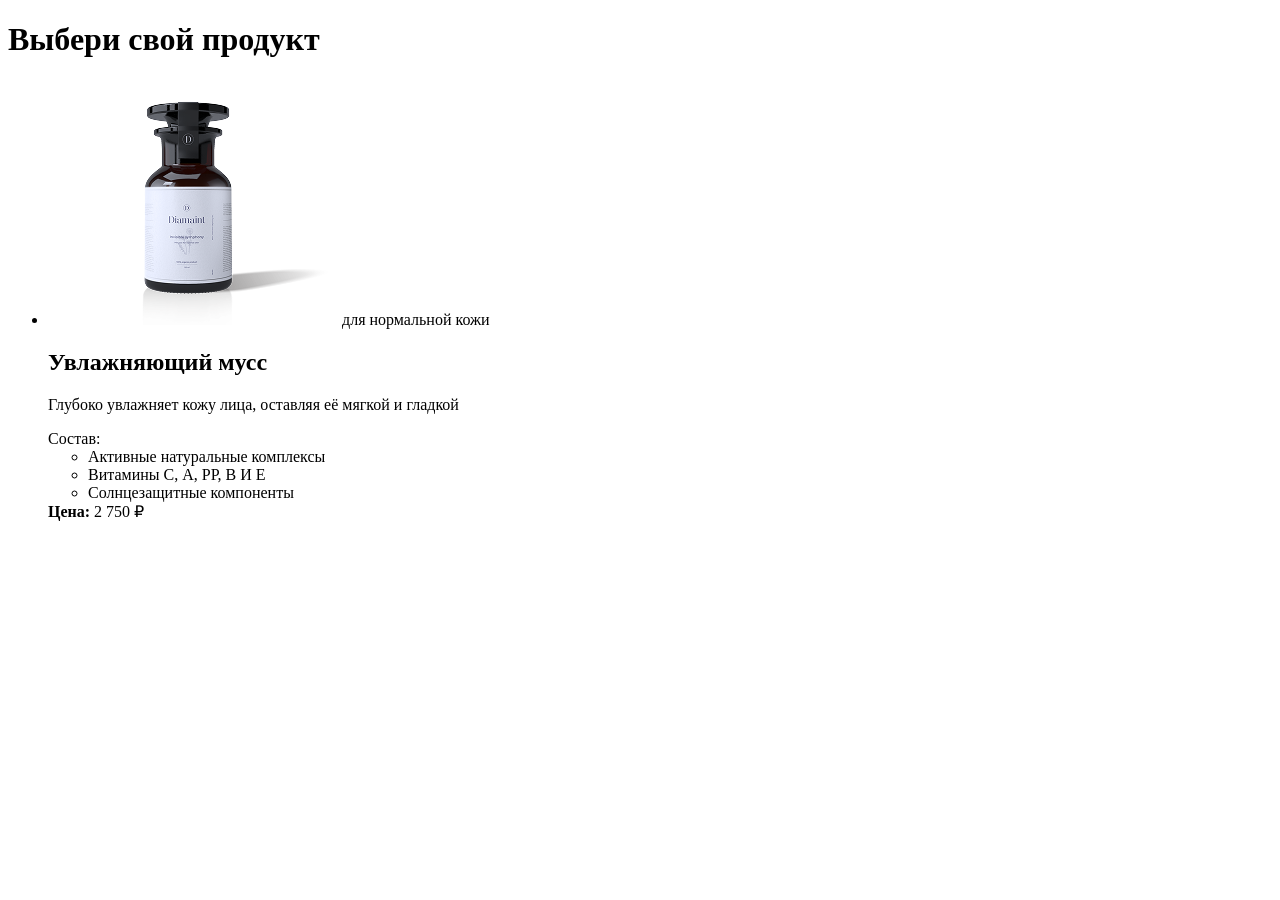
==== index.html @ 8fe99d66 "Merge pull request #1 from knyazevadasha-darak99/feature/product-card Homework 2: Product Card Layou" ====
<!DOCTYPE html>
<html lang="ru">
<head>
    <meta charset="UTF-8">
    <meta name="viewport" content="width=device-width, initial-scale=1.0">
    <title>Магазин косметики</title>
</head>
<body>
    <h1>Выбери свой продукт</h1>

    <ul>
        <li>
            <img src="images/photo 1.png" alt="Товар - Увлажняющий мусс " />
            <span>для нормальной кожи</span>
            <h2>Увлажняющий мусс</h2>
            <p>Глубоко увлажняет кожу лица, оставляя её мягкой и гладкой </p>
            <span>Состав:</span>
            
            <ul>
                <li>Активные натуральные комплексы</li>
                <li>Витамины С, А, РР, В И Е</li>
                <li>Солнцезащитные компоненты</li>
            </ul>
            
            <b>Цена:</b>
            <span>2 750 ₽</span>
        </li>
    </ul>
</body>
</html>
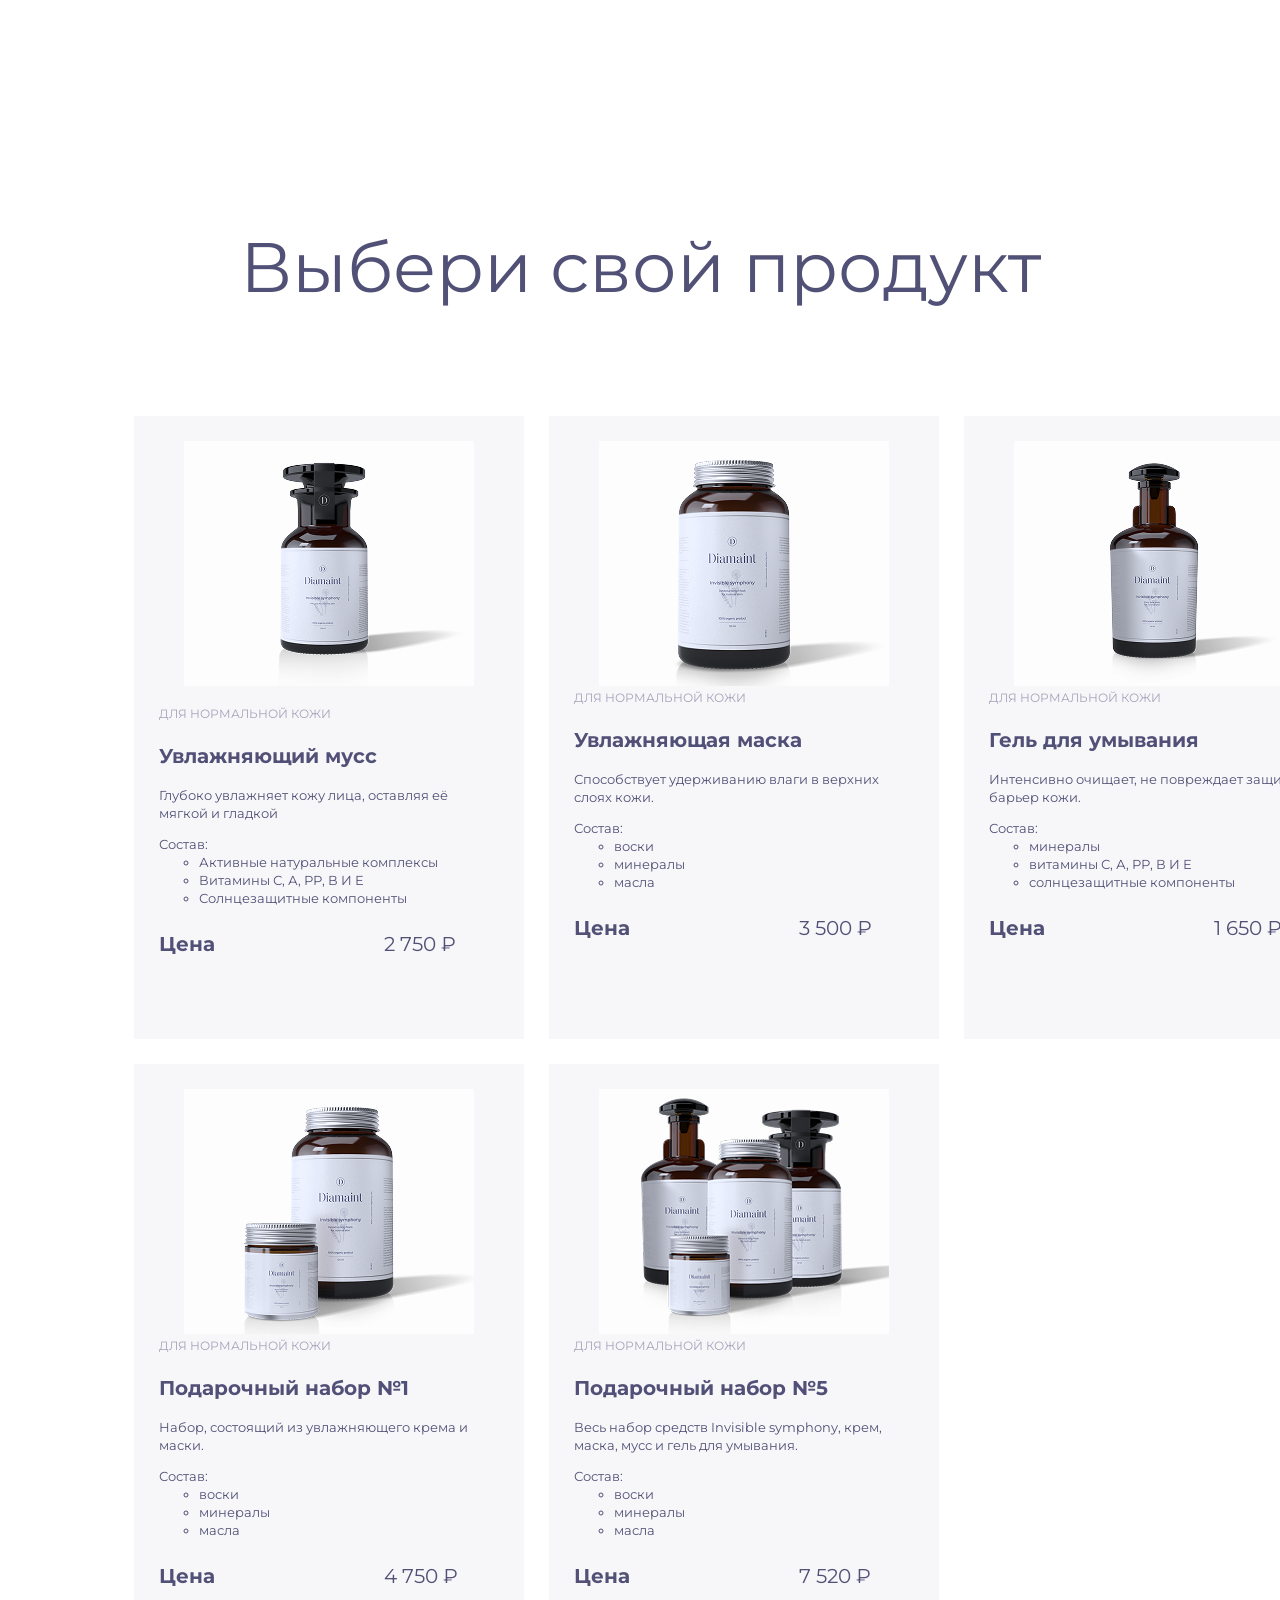
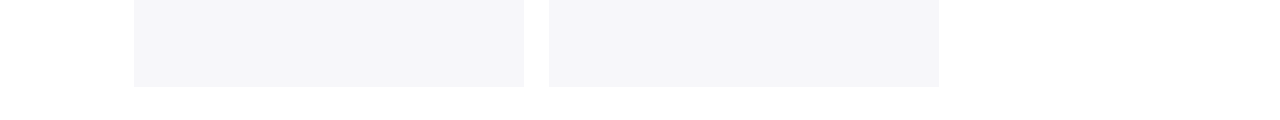
==== commit 4d29ff0a: "Merge pull request #2 from knyazevadasha-darak99/feature/03-homework Homework 3: card styling" ====
--- a/index.html
+++ b/index.html
@@ -4,27 +4,111 @@
     <meta charset="UTF-8">
     <meta name="viewport" content="width=device-width, initial-scale=1.0">
     <title>Магазин косметики</title>
+    <link rel="preconnect" href="https://fonts.googleapis.com">
+    <link rel="preconnect" href="https://fonts.gstatic.com" crossorigin>
+    <link href="https://fonts.googleapis.com/css2?family=Montserrat:wght@400;700&display=swap" rel="stylesheet">
+    <link rel="stylesheet" href="style.css">
 </head>
 <body>
-    <h1>Выбери свой продукт</h1>
+    <div class="container">
+    <h1 class="title">  Выбери свой продукт</h1>
 
-    <ul>
-        <li>
-            <img src="images/photo 1.png" alt="Товар - Увлажняющий мусс " />
-            <span>для нормальной кожи</span>
-            <h2>Увлажняющий мусс</h2>
-            <p>Глубоко увлажняет кожу лица, оставляя её мягкой и гладкой </p>
-            <span>Состав:</span>
+    <ul class="product-list">
+        <li class="card">
+            <img src="images/photo 1.png" alt="Товар - Увлажняющий мусс " /><br>
+            <span class="text-card">для нормальной кожи</span>
+            <h2 class="product-title">Увлажняющий мусс</h2>
+            <p class="description">Глубоко увлажняет кожу лица, оставляя её мягкой и гладкой </p>
+            <span class="compaund">Состав:</span>
             
-            <ul>
+            <ul class="compaund-list">
                 <li>Активные натуральные комплексы</li>
                 <li>Витамины С, А, РР, В И Е</li>
                 <li>Солнцезащитные компоненты</li>
             </ul>
             
-            <b>Цена:</b>
-            <span>2 750 ₽</span>
+            <div class="price-wiper">
+            <b class="price">Цена</b>
+            <span class="price-number">2 750 ₽</span>
+            </div>
         </li>
+
+        <li class="card">
+            <img src="images/photo 2.png" alt="Товар - Увлажняющая маска " />
+            <span class="text-card">для нормальной кожи</span>
+            <h2 class="product-title">Увлажняющая маска</h2>
+            <p class="description">Способствует удерживанию влаги в верхних слоях кожи.</p>
+            <span class="compaund">Состав:</span>
+            
+            <ul class="compaund-list">
+                <li>воски</li>
+                <li>минералы</li>
+                <li>масла</li>
+            </ul>
+
+            <div class="price-wiper">
+            <b class="price">Цена</b>
+            <span class="price-number">3 500 ₽</span>
+            </div>
+        </li>
+
+        <li class="card">
+            <img src="images/photo 3.png" alt="Товар - Гель для умывания" />
+            <span class="text-card">для нормальной кожи</span>
+            <h2 class="product-title">Гель для умывания</h2>
+            <p class="description">Интенсивно очищает, не повреждает защитный барьер кожи.</p>
+            <span class="compaund">Состав:</span>
+            
+            <ul class="compaund-list">
+                <li>минералы</li>
+                <li>витамины С, А, РР, В И Е</li>
+                <li>солнцезащитные компоненты</li>
+            </ul>
+            <div class="price-wiper">
+            <b class="price">Цена</b>
+            <span class="price-number">1 650 ₽</span>
+            </div>
+        </li>
+
+        <li class="card">
+            <img src="images/photo 4.png" alt="Товар - Подарочный набор №1" />
+            <span class="text-card">для нормальной кожи</span>
+            <h2 class="product-title">Подарочный набор №1</h2>
+            <p class="description">Набор, состоящий из увлажняющего крема и маски.</p>
+            <span class="compaund">Состав:</span>
+            
+            <ul class="compaund-list">
+                <li>воски</li>
+                <li>минералы</li>
+                <li>масла</li>
+            </ul>
+            
+            <div class="price-wiper">
+            <b class="price">Цена</b>
+            <span class="price-number">4 750 ₽</span>
+            </div>
+        </li>
+
+        <li class="card">
+            <img src="images/photo 5.png" alt="Товар - Подарочный набор №5" />
+            <span class="text-card">для нормальной кожи</span>
+            <h2 class="product-title">Подарочный набор №5</h2>
+            <p class="description">Весь набор средств Invisible symphony, крем, маска, мусс и гель для умывания.</p>
+            <span class="compaund">Состав:</span>
+            
+            <ul class="compaund-list">
+                <li>воски</li>
+                <li>минералы</li>
+                <li>масла</li>
+            </ul>
+
+            <div class="price-wiper">
+            <b class="price">Цена</b>
+            <span class="price-number">7 520 ₽</span>
+            </div>
+        </li>
+        <li class="clear"></li>
     </ul>
+    </div>
 </body>
 </html>
--- a/style.css
+++ b/style.css
@@ -0,0 +1,105 @@
+body{
+    font-family: 'Montserrat', sans-serif;
+    font-size: 13px;
+}
+
+.container {
+    width: 80%;
+    display: block;
+    margin: 0 auto;
+}
+
+.title{
+    font-size: 70px;
+    font-weight: 400;
+    line-height: 78px;
+    margin: 0;
+    padding: 220px 0 110px 0;
+    text-align: center;
+    color: #515076;
+}
+
+.product-list{
+    width: 1245px;
+    margin: 0 auto;
+    list-style: none;
+    padding: 0;
+
+}
+.product-list .card {
+    width: 340px;
+    height: 573px;
+    background-color: #F7F7FA;
+    padding: 25px;
+    float: left;
+    margin-right: 25px;
+    margin-bottom: 25px;
+}
+
+.clear {
+    clear: both;
+}
+
+.product-list .card img {
+    display: block;
+    margin: 0 auto; 
+}
+
+.description, .compaund{
+    color: #515076;
+    font-size: 13px;
+    line-height: 18px;
+}
+
+.text-card{
+    font-weight: 400;
+    font-size: 12px;
+    line-height: 24px;
+    letter-spacing: 0%;
+    text-transform: uppercase;
+    color: #A5A3B9;
+
+}
+.product-title{
+    font-weight: 700;
+    font-style: Bold;
+    font-size: 20px;
+    line-height: 27px;
+    letter-spacing: 0%;
+    color: #515076;
+
+}
+.price{
+    font-weight: 700;
+    font-style: Bold;
+    font-size: 20px;
+    line-height: 24px;
+    letter-spacing: 0%;
+    color: #515076;
+    margin-right: 161px;
+}
+
+.compaund-list{
+    font-style: Regular;
+    font-size: 13px;
+    line-height: 18px;
+    letter-spacing: 0%;
+    color: #515076;
+
+}
+
+.price-number{
+    font-weight: 400;
+    font-style: Regular;
+    font-size: 20px;
+    line-height: 24px;
+    color: #515076;
+}
+
+.price-wiper{
+    margin-top: 25px;
+    display: flex;
+    align-items: baseline;
+    gap: 8px;
+
+}
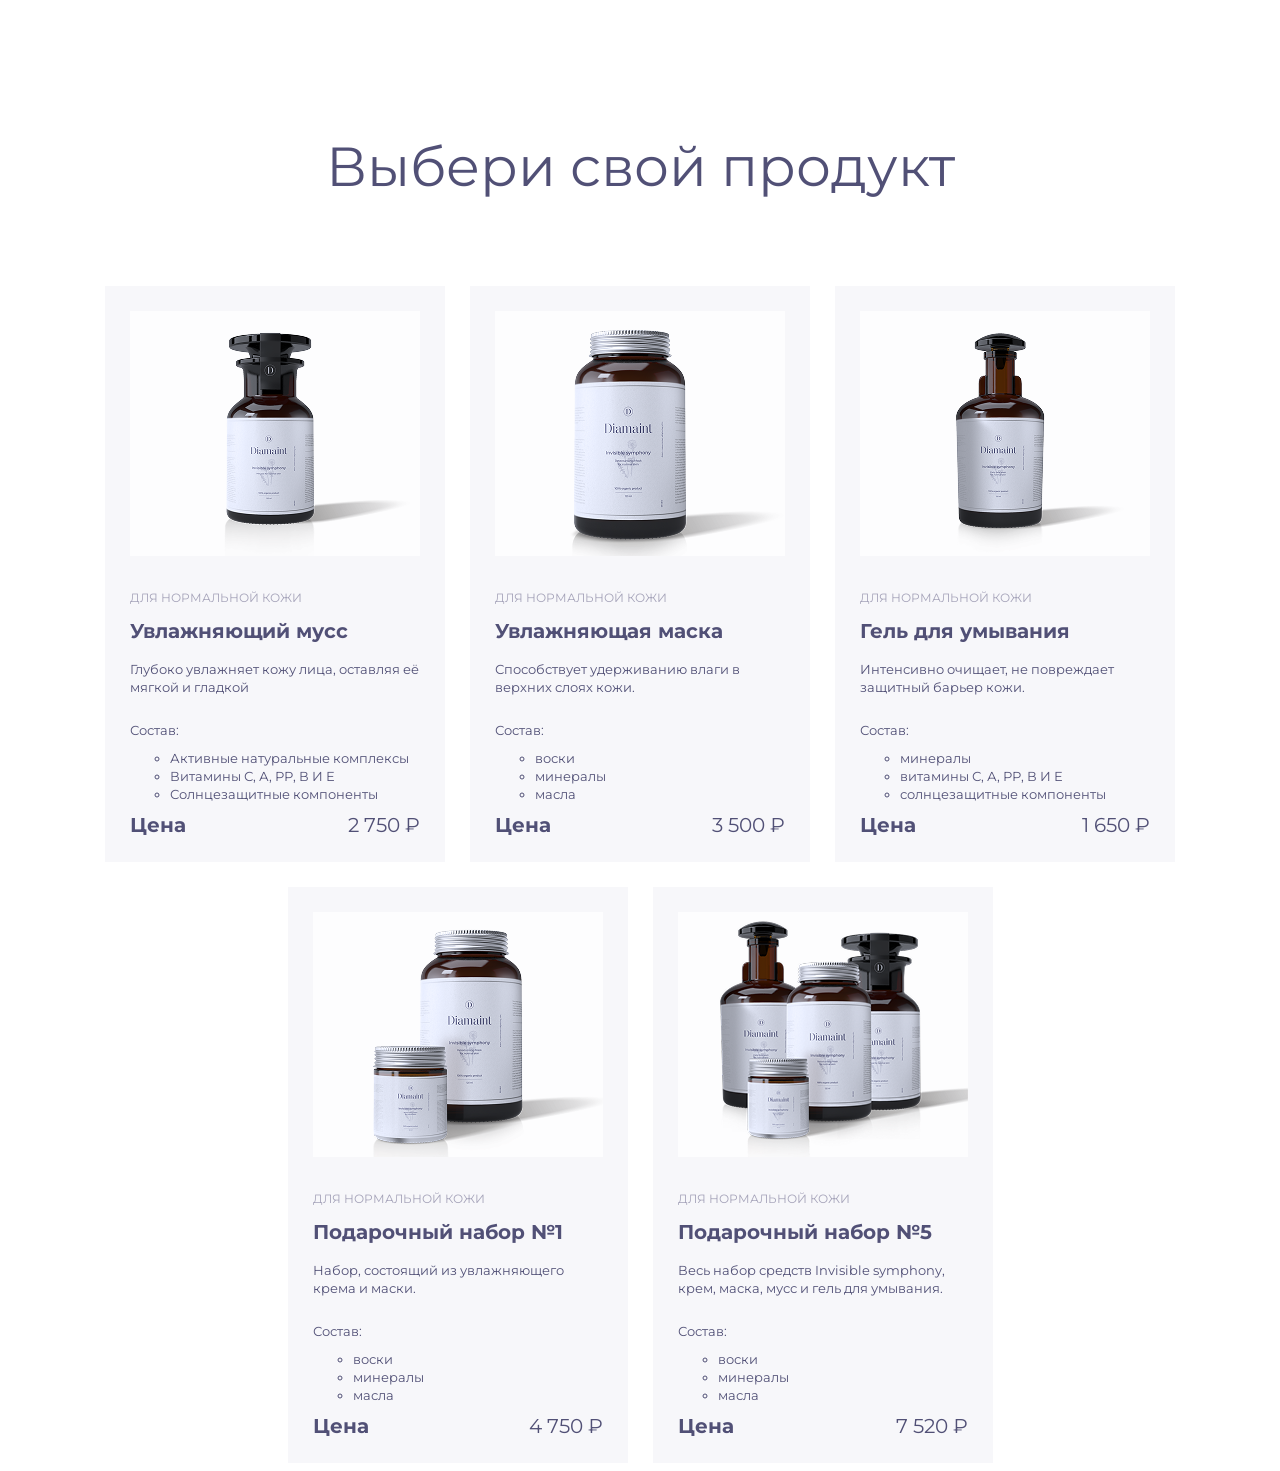
==== commit cbe8ce91: "Merge pull request #3 from knyazevadasha-darak99/feature/04-homework Homewor 4 added card positionin" ====
--- a/index.html
+++ b/index.html
@@ -10,12 +10,15 @@
     <link rel="stylesheet" href="style.css">
 </head>
 <body>
-    <div class="container">
     <h1 class="title">  Выбери свой продукт</h1>
 
     <ul class="product-list">
         <li class="card">
-            <img src="images/photo 1.png" alt="Товар - Увлажняющий мусс " /><br>
+            <img 
+            class="img-style"
+            src="images/photo 1.png" 
+            alt="Товар - Увлажняющий мусс " 
+            />
             <span class="text-card">для нормальной кожи</span>
             <h2 class="product-title">Увлажняющий мусс</h2>
             <p class="description">Глубоко увлажняет кожу лица, оставляя её мягкой и гладкой </p>
@@ -27,14 +30,17 @@
                 <li>Солнцезащитные компоненты</li>
             </ul>
             
-            <div class="price-wiper">
-            <b class="price">Цена</b>
-            <span class="price-number">2 750 ₽</span>
+            <div class="price-block">
+                <b class="price">Цена</b>
+                <span class="price-number">2 750 ₽</span>
             </div>
         </li>
 
         <li class="card">
-            <img src="images/photo 2.png" alt="Товар - Увлажняющая маска " />
+            <img 
+            class="img-style"
+            src="images/photo 2.png" 
+            alt="Товар - Увлажняющая маска " />
             <span class="text-card">для нормальной кожи</span>
             <h2 class="product-title">Увлажняющая маска</h2>
             <p class="description">Способствует удерживанию влаги в верхних слоях кожи.</p>
@@ -45,15 +51,18 @@
                 <li>минералы</li>
                 <li>масла</li>
             </ul>
+            <div class="price-block">
 
-            <div class="price-wiper">
             <b class="price">Цена</b>
             <span class="price-number">3 500 ₽</span>
             </div>
         </li>
 
         <li class="card">
-            <img src="images/photo 3.png" alt="Товар - Гель для умывания" />
+            <img 
+            class="img-style"
+            src="images/photo 3.png" 
+            alt="Товар - Гель для умывания" />
             <span class="text-card">для нормальной кожи</span>
             <h2 class="product-title">Гель для умывания</h2>
             <p class="description">Интенсивно очищает, не повреждает защитный барьер кожи.</p>
@@ -64,14 +73,19 @@
                 <li>витамины С, А, РР, В И Е</li>
                 <li>солнцезащитные компоненты</li>
             </ul>
-            <div class="price-wiper">
+
+            <div class="price-block">
+
             <b class="price">Цена</b>
             <span class="price-number">1 650 ₽</span>
             </div>
         </li>
 
         <li class="card">
-            <img src="images/photo 4.png" alt="Товар - Подарочный набор №1" />
+            <img 
+            class="img-style"
+            src="images/photo 4.png" 
+            alt="Товар - Подарочный набор №1" />
             <span class="text-card">для нормальной кожи</span>
             <h2 class="product-title">Подарочный набор №1</h2>
             <p class="description">Набор, состоящий из увлажняющего крема и маски.</p>
@@ -82,15 +96,19 @@
                 <li>минералы</li>
                 <li>масла</li>
             </ul>
+
+            <div class="price-block">
             
-            <div class="price-wiper">
             <b class="price">Цена</b>
             <span class="price-number">4 750 ₽</span>
             </div>
         </li>
 
         <li class="card">
-            <img src="images/photo 5.png" alt="Товар - Подарочный набор №5" />
+            <img 
+            class="img-style"
+            src="images/photo 5.png" 
+            alt="Товар - Подарочный набор №5" />
             <span class="text-card">для нормальной кожи</span>
             <h2 class="product-title">Подарочный набор №5</h2>
             <p class="description">Весь набор средств Invisible symphony, крем, маска, мусс и гель для умывания.</p>
@@ -102,13 +120,14 @@
                 <li>масла</li>
             </ul>
 
-            <div class="price-wiper">
+
+            <div class="price-block">
+
             <b class="price">Цена</b>
             <span class="price-number">7 520 ₽</span>
             </div>
         </li>
-        <li class="clear"></li>
+
     </ul>
-    </div>
 </body>
 </html>
--- a/style.css
+++ b/style.css
@@ -1,72 +1,94 @@
+*{
+    box-sizing:border-box;
+}
+
 body{
     font-family: 'Montserrat', sans-serif;
+    background-image: url(../food-card-4/images/back1.png);
+    background-repeat: no-repeat;
+    background-position: 105px 0;
     font-size: 13px;
-}
-
-.container {
-    width: 80%;
-    display: block;
-    margin: 0 auto;
+    line-height: 18px;
+    padding:0 40px;
 }
 
 .title{
-    font-size: 70px;
     font-weight: 400;
     line-height: 78px;
     margin: 0;
-    padding: 220px 0 110px 0;
     text-align: center;
     color: #515076;
+    font-size:55px;
+    padding:120px 0 80px;
 }
 
+
 .product-list{
-    width: 1245px;
-    margin: 0 auto;
+    display: flex;
     list-style: none;
     padding: 0;
+    flex-wrap: wrap;
+    gap:25px;
+    justify-content: center;
+    max-width:1120px;
+    margin:0 auto;
+}
 
-}
+
 .product-list .card {
     width: 340px;
-    height: 573px;
+    min-height: 573px;
     background-color: #F7F7FA;
     padding: 25px;
-    float: left;
-    margin-right: 25px;
+    display: flex;
+    flex-direction: column; 
+}
+
+.img-style{
+    width:100%;
+    height:245px;
+    object-fit:contain;
+    margin-bottom:30px;
+}
+
+
+.description{
+    color: #515076;
+    font-size: 13px;
+    line-height: 18px; 
+    margin: 0;
     margin-bottom: 25px;
 }
 
-.clear {
-    clear: both;
-}
 
-.product-list .card img {
-    display: block;
-    margin: 0 auto; 
-}
-
-.description, .compaund{
+.compaund{
     color: #515076;
     font-size: 13px;
     line-height: 18px;
+    font-weight: 400; 
+    margin-bottom: 10px; 
+    display: block; 
 }
+
 
 .text-card{
     font-weight: 400;
     font-size: 12px;
     line-height: 24px;
-    letter-spacing: 0%;
     text-transform: uppercase;
     color: #A5A3B9;
+    margin-bottom: 8px; 
+    display: block; 
+}
 
-}
 .product-title{
     font-weight: 700;
-    font-style: Bold;
     font-size: 20px;
-    line-height: 27px;
-    letter-spacing: 0%;
+    line-height: 27px; 
     color: #515076;
+    margin: 0; 
+    margin-bottom: 15px;
+
 
 }
 .price{
@@ -76,16 +98,15 @@
     line-height: 24px;
     letter-spacing: 0%;
     color: #515076;
-    margin-right: 161px;
 }
 
 .compaund-list{
-    font-style: Regular;
+    color: #515076;
     font-size: 13px;
     line-height: 18px;
-    letter-spacing: 0%;
-    color: #515076;
-
+    font-weight: 400; 
+    margin-bottom: 10px; 
+    display: block; 
 }
 
 .price-number{
@@ -96,10 +117,9 @@
     color: #515076;
 }
 
-.price-wiper{
-    margin-top: 25px;
+.price-block {
+    margin-top: auto; 
     display: flex;
-    align-items: baseline;
-    gap: 8px;
-
-}+    justify-content: space-between;
+    align-items: baseline; 
+}
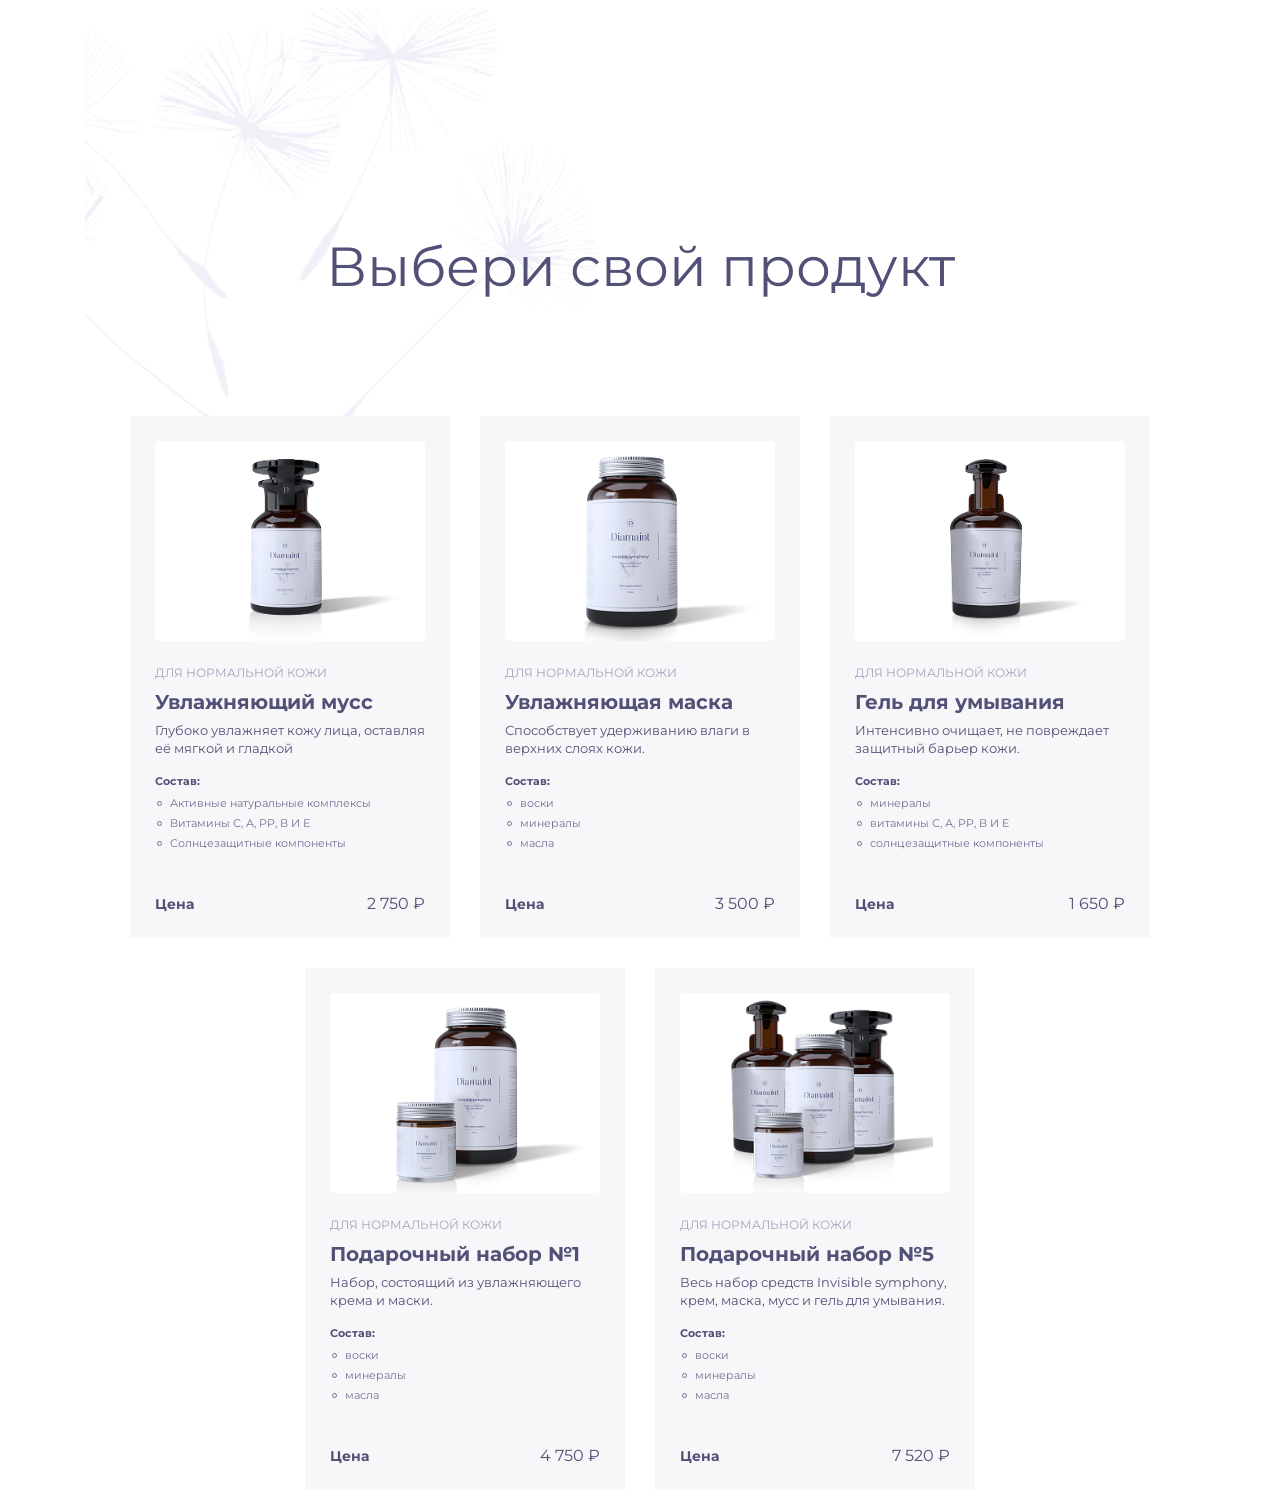
==== commit 5cb868f7: "Классы изменены в соответствии с БЭМ" ====
--- a/index.html
+++ b/index.html
@@ -7,127 +7,126 @@
     <link rel="preconnect" href="https://fonts.googleapis.com">
     <link rel="preconnect" href="https://fonts.gstatic.com" crossorigin>
     <link href="https://fonts.googleapis.com/css2?family=Montserrat:wght@400;700&display=swap" rel="stylesheet">
-    <link rel="stylesheet" href="style.css">
+    <link rel="stylesheet" href="style/style.css">
+    <link rel="stylesheet" href="style/clear-list.css">
+    <link rel="stylesheet" href="style/compound.css">
+    <link rel="stylesheet" href="style/catalog.css">
+    <link rel="stylesheet" href="style/container.css">
+    <link rel="stylesheet" href="style/title.css">
+    <link rel="stylesheet" href="style/card.css">
+    <link rel="stylesheet" href="style/products.css">
+   
+ 
 </head>
-<body>
-    <h1 class="title">  Выбери свой продукт</h1>
+    <body>
+        <main class="catalog">
+             <div class="container catalog__container">
+                 <h1 class="title catalog__title">  Выбери свой продукт</h1>
 
-    <ul class="product-list">
-        <li class="card">
-            <img 
-            class="img-style"
-            src="images/photo 1.png" 
-            alt="Товар - Увлажняющий мусс " 
-            />
-            <span class="text-card">для нормальной кожи</span>
-            <h2 class="product-title">Увлажняющий мусс</h2>
-            <p class="description">Глубоко увлажняет кожу лица, оставляя её мягкой и гладкой </p>
-            <span class="compaund">Состав:</span>
+    <ul class="products">
+        <li class="products__item card">
+            <img src="images/photo 1.png" alt="Товар - Увлажняющий мусс " class="card__image"/>
+            <span class="card__category">для нормальной кожи</span>
+            <h2 class="card__name">Увлажняющий мусс</h2>
+            <p class="card__description">Глубоко увлажняет кожу лица, оставляя её мягкой и гладкой </p>
+
+            <div class="card__compound compound">
+                <span class="compound__name">Состав:</span>
+                <ul class="compound__list">
+                    <li>Активные натуральные комплексы</li>
+                    <li>Витамины С, А, РР, В И Е</li>
+                    <li>Солнцезащитные компоненты</li>
+                </ul>
+            </div>
             
-            <ul class="compaund-list">
-                <li>Активные натуральные комплексы</li>
-                <li>Витамины С, А, РР, В И Е</li>
-                <li>Солнцезащитные компоненты</li>
-            </ul>
-            
-            <div class="price-block">
-                <b class="price">Цена</b>
-                <span class="price-number">2 750 ₽</span>
+            <div class="card__price">
+                <b>Цена</b>
+                <span>2 750 ₽</span>
             </div>
         </li>
 
-        <li class="card">
-            <img 
-            class="img-style"
-            src="images/photo 2.png" 
-            alt="Товар - Увлажняющая маска " />
-            <span class="text-card">для нормальной кожи</span>
-            <h2 class="product-title">Увлажняющая маска</h2>
-            <p class="description">Способствует удерживанию влаги в верхних слоях кожи.</p>
-            <span class="compaund">Состав:</span>
+        <li class="products__item card">
+            <img src="images/photo 2.png" alt="Товар - Увлажняющая маска " class="card__image"/>
+            <span class="card__category">для нормальной кожи</span>
+            <h2 class="card__name">Увлажняющая маска</h2>
+            <p class="card__description">Способствует удерживанию влаги в верхних слоях кожи.</p>
+            <div class="card__compound compound">
+                <span class="compound__name">Состав:</span>
+                <ul class="compound__list">
+                    <li>воски</li>
+                    <li>минералы</li>
+                    <li>масла</li>
+                </ul>
+            </div>
             
-            <ul class="compaund-list">
-                <li>воски</li>
-                <li>минералы</li>
-                <li>масла</li>
-            </ul>
-            <div class="price-block">
-
-            <b class="price">Цена</b>
-            <span class="price-number">3 500 ₽</span>
+            <div class="card__price">
+                <b>Цена</b>
+                <span>3 500 ₽</span>
             </div>
         </li>
 
-        <li class="card">
-            <img 
-            class="img-style"
-            src="images/photo 3.png" 
-            alt="Товар - Гель для умывания" />
-            <span class="text-card">для нормальной кожи</span>
-            <h2 class="product-title">Гель для умывания</h2>
-            <p class="description">Интенсивно очищает, не повреждает защитный барьер кожи.</p>
-            <span class="compaund">Состав:</span>
-            
-            <ul class="compaund-list">
-                <li>минералы</li>
-                <li>витамины С, А, РР, В И Е</li>
-                <li>солнцезащитные компоненты</li>
-            </ul>
+        <li class="products__item card">
+            <img src="images/photo 3.png" alt="Товар - Гель для умывания" class="card__image" />
+            <span class="card__category">для нормальной кожи</span>
+            <h2 class="card__name">Гель для умывания</h2>
+            <p class="card__description">Интенсивно очищает, не повреждает защитный барьер кожи.</p>
+             <div class="card__compound compound">
+                <span class="compound__name">Состав:</span>
+                <ul class="compound__list">
+                    <li>минералы</li>
+                    <li>витамины С, А, РР, В И Е</li>
+                    <li>солнцезащитные компоненты</li>
+                </ul>
+            </div>
 
-            <div class="price-block">
-
-            <b class="price">Цена</b>
-            <span class="price-number">1 650 ₽</span>
+            <div class="card__price">
+                <b>Цена</b>
+                <span>1 650 ₽</span>
             </div>
         </li>
 
-        <li class="card">
-            <img 
-            class="img-style"
-            src="images/photo 4.png" 
-            alt="Товар - Подарочный набор №1" />
-            <span class="text-card">для нормальной кожи</span>
-            <h2 class="product-title">Подарочный набор №1</h2>
-            <p class="description">Набор, состоящий из увлажняющего крема и маски.</p>
-            <span class="compaund">Состав:</span>
-            
-            <ul class="compaund-list">
-                <li>воски</li>
-                <li>минералы</li>
-                <li>масла</li>
-            </ul>
+        <li class="products__item card">
+            <img src="images/photo 4.png" alt="Товар - Подарочный набор №1" class="card__image"/>
+            <span class="card__category">для нормальной кожи</span>
+            <h2 class="card__name">Подарочный набор №1</h2>
+            <p class="card__description">Набор, состоящий из увлажняющего крема и маски.</p>
+            <div class="card__compound compound">
+                <span class="compound__name">Состав:</span>
+                <ul class="compound__list">
+                    <li>воски</li>
+                    <li>минералы</li>
+                    <li>масла</li>
+                </ul>
+            </div>
 
-            <div class="price-block">
-            
-            <b class="price">Цена</b>
-            <span class="price-number">4 750 ₽</span>
+            <div class="card__price">
+                <b>Цена</b>
+                <span>4 750 ₽</span>
             </div>
         </li>
 
-        <li class="card">
-            <img 
-            class="img-style"
-            src="images/photo 5.png" 
-            alt="Товар - Подарочный набор №5" />
-            <span class="text-card">для нормальной кожи</span>
-            <h2 class="product-title">Подарочный набор №5</h2>
-            <p class="description">Весь набор средств Invisible symphony, крем, маска, мусс и гель для умывания.</p>
-            <span class="compaund">Состав:</span>
-            
-            <ul class="compaund-list">
-                <li>воски</li>
-                <li>минералы</li>
-                <li>масла</li>
-            </ul>
+        <li class="products__item card">
+            <img src="images/photo 5.png" alt="Товар - Подарочный набор №5" class="card__image"/>
+            <span class="card__category">для нормальной кожи</span>
+            <h2 class="card__name">Подарочный набор №5</h2>
+            <p class="card__description">Весь набор средств Invisible symphony, крем, маска, мусс и гель для умывания.</p>
+            <div class="card__compound compound">
+                <span class="compound__name">Состав:</span>
+                <ul class="compound__list">
+                    <li>воски</li>
+                    <li>минералы</li>
+                    <li>масла</li>
+                </ul>
+            </div>
 
-
-            <div class="price-block">
-
-            <b class="price">Цена</b>
-            <span class="price-number">7 520 ₽</span>
+            <div class="card__price">
+                <b>Цена</b>
+                <span>7 520 ₽</span>
             </div>
         </li>
 
     </ul>
-</body>
+             </div>
+         </main>
+     </body>
 </html>
--- a/style/style.css
+++ b/style/style.css
@@ -0,0 +1,35 @@
+*,
+*::before,
+*::after {
+    box-sizing: border-box;
+}
+
+body{
+    font-family: 'Montserrat', sans-serif;
+    font-size: 13px;
+    line-height: 18px;
+    padding:0 40px;
+}
+
+.title{
+    font-weight: 400;
+    line-height: 78px;
+    margin: 0;
+    text-align: center;
+    color: #515076;
+    font-size:55px;
+    
+}
+
+
+
+
+
+
+
+
+
+
+
+
+
--- a/style/clear-list.css
+++ b/style/clear-list.css
@@ -0,0 +1,5 @@
+.clear-list{
+    list-style: none;
+    padding: 0;
+    margin: 0;
+}
--- a/style/compound.css
+++ b/style/compound.css
@@ -0,0 +1,39 @@
+.compound {
+    margin-bottom: 25px;
+    flex-grow: 1; 
+}
+
+.compound__name {
+    font-size: 11px;
+    font-weight: 700;
+    color: #515076;
+    display: block;
+    margin-bottom: 5px;
+}
+
+.compound__list {
+    list-style: none; 
+    padding-left: 0;
+    margin: 0;
+}
+
+.compound__list li {
+    font-size: 11px;
+    line-height: 16px;
+    color: #717093;
+    position: relative;
+    padding-left: 15px; 
+    margin-bottom: 4px;
+}
+
+
+.compound__list li::before {
+    content: "";
+    position: absolute;
+    left: 2px;
+    top: 6px;
+    width: 5px;
+    height: 5px;
+    border: 1px solid #717093;
+    border-radius: 50%;
+}
--- a/style/catalog.css
+++ b/style/catalog.css
@@ -0,0 +1,14 @@
+.catalog__container{
+    background-image: url(../images/back1.png);
+    background-repeat: no-repeat;
+    background-position: -100px -50px; 
+    background-size: 650px auto; 
+    padding-top: 220px;
+    
+
+    
+}
+
+.catalog__title{
+    margin: 0 0 110px 0;
+}
--- a/style/container.css
+++ b/style/container.css
@@ -0,0 +1,4 @@
+.container{
+    width: 1110px;
+    margin: 0 auto;
+}
--- a/style/card.css
+++ b/style/card.css
@@ -0,0 +1,63 @@
+.card {
+    background-color: #F7F7FA;
+    padding: 25px;
+    display: flex;
+    flex-direction: column;
+}
+
+.card__image {
+    display: block;
+    width: 100%;
+    height: 200px;
+    object-fit: contain;
+    background-color: #ffffff;
+    margin-bottom: 20px;
+    border-radius: 4px;
+}
+.card__category {
+    display: block;
+    font-size: 12px;         
+    line-height: 24px;
+    color: #A5A3B9;           
+    text-transform: uppercase;
+    margin-bottom: 8px;
+}
+    
+
+.card__name {
+    font-size: 20px;
+    font-weight: 700;
+    color: #515076;
+    margin: 0 0 10px 0;
+}
+
+.card__description{
+    font-size: 13px;
+    line-height: 18px;
+    color: #515076;
+    margin-top: 5px;
+    margin-bottom: 15px;
+    margin: 0 0 15px 0;
+
+}
+
+
+.card__price {
+    display: flex;
+    justify-content: space-between; 
+    align-items: center;
+    color: #515076; 
+    padding-top: 15px;
+    margin-top: auto;               
+}
+
+.card__price b {
+    font-size: 14px;
+    color: #515076;
+    font-weight: 700;
+}
+
+.card__price span {
+    font-size: 16px;
+    color: #515076;
+}
--- a/style/products.css
+++ b/style/products.css
@@ -0,0 +1,13 @@
+.products {
+    display: flex;
+    flex-wrap: wrap;
+    justify-content: center;
+    gap: 30px; 
+    list-style: none;
+    padding: 0;
+    margin: 0;
+}
+
+.products__item {
+    width: 320px;
+}
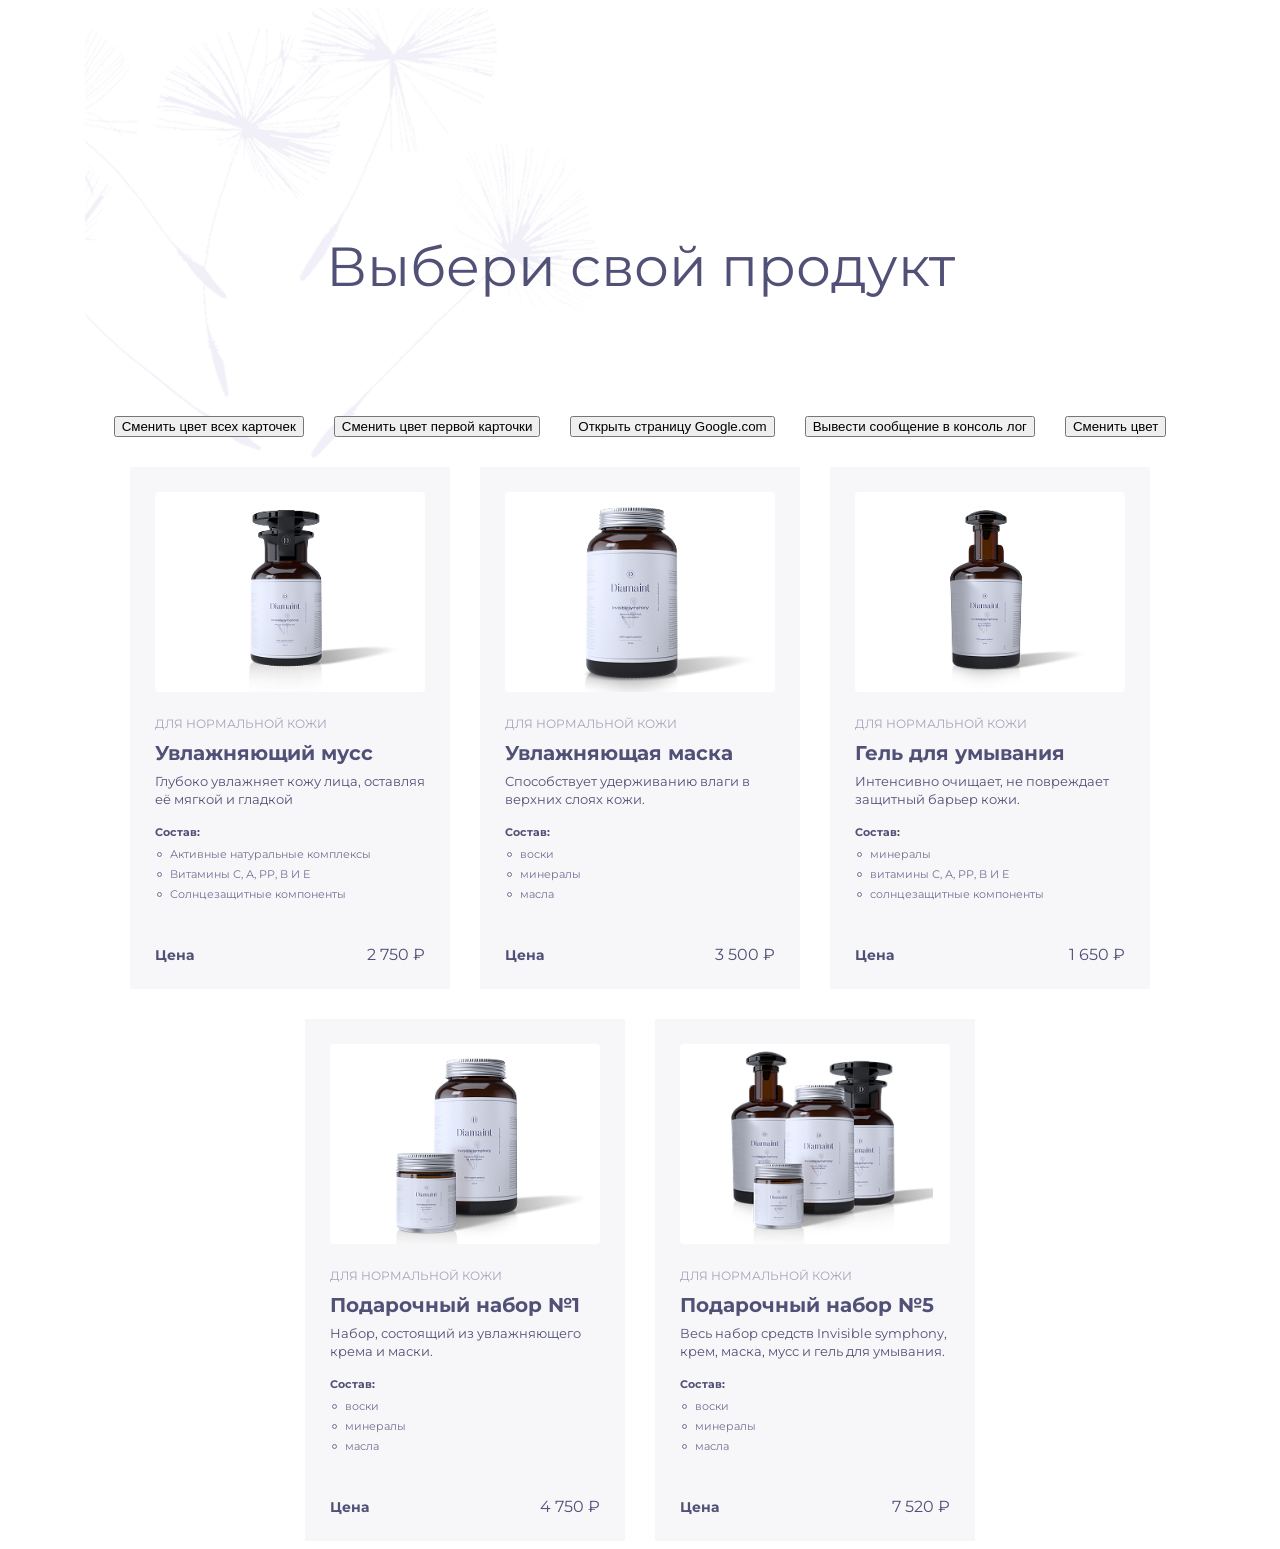
==== commit 88471c2d: "Добавлены кнопки" ====
--- a/index.html
+++ b/index.html
@@ -24,6 +24,12 @@
                  <h1 class="title catalog__title">  Выбери свой продукт</h1>
 
     <ul class="products">
+        <button id="change-color-all-card">Сменить цвет всех карточек</button>
+        <button id="change-color-first-card">Сменить цвет  первой карточки</button>
+        <button id="open-google">Открыть страницу Google.com</button>
+        <button id="output-console-log">Вывести сообщение в консоль лог</button>
+        <button id="toggle-color-button">Сменить цвет</button>
+
         <li class="products__item card">
             <img src="images/photo 1.png" alt="Товар - Увлажняющий мусс " class="card__image"/>
             <span class="card__category">для нормальной кожи</span>
@@ -128,5 +134,6 @@
     </ul>
              </div>
          </main>
+         <script src="main.js"></script>
      </body>
 </html>
--- a/style/style.css
+++ b/style/style.css
@@ -21,6 +21,10 @@
     
 }
 
+.button--active {
+    background-color: #8000FF;
+    color: #ffffff;
+}
 
 
 
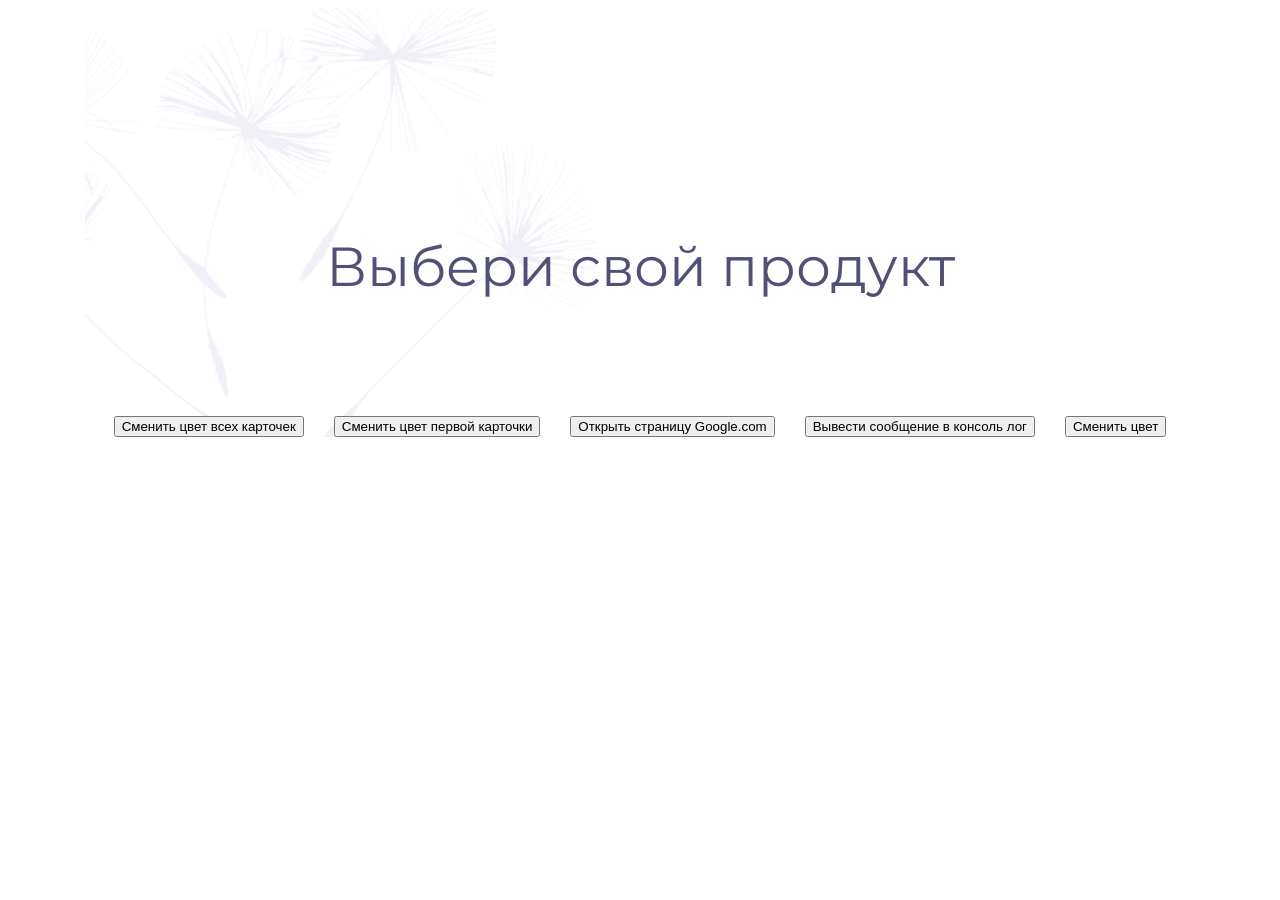
==== commit 4ddcdca7: "Выполнено задание №10" ====
--- a/index.html
+++ b/index.html
@@ -1,139 +1,42 @@
-<!DOCTYPE html>
+<!doctype html>
 <html lang="ru">
-<head>
-    <meta charset="UTF-8">
-    <meta name="viewport" content="width=device-width, initial-scale=1.0">
+  <head>
+    <meta charset="UTF-8" />
+    <meta name="viewport" content="width=device-width, initial-scale=1.0" />
     <title>Магазин косметики</title>
-    <link rel="preconnect" href="https://fonts.googleapis.com">
-    <link rel="preconnect" href="https://fonts.gstatic.com" crossorigin>
-    <link href="https://fonts.googleapis.com/css2?family=Montserrat:wght@400;700&display=swap" rel="stylesheet">
-    <link rel="stylesheet" href="style/style.css">
-    <link rel="stylesheet" href="style/clear-list.css">
-    <link rel="stylesheet" href="style/compound.css">
-    <link rel="stylesheet" href="style/catalog.css">
-    <link rel="stylesheet" href="style/container.css">
-    <link rel="stylesheet" href="style/title.css">
-    <link rel="stylesheet" href="style/card.css">
-    <link rel="stylesheet" href="style/products.css">
-   
- 
-</head>
-    <body>
-        <main class="catalog">
-             <div class="container catalog__container">
-                 <h1 class="title catalog__title">  Выбери свой продукт</h1>
+    <link rel="preconnect" href="https://fonts.googleapis.com" />
+    <link rel="preconnect" href="https://fonts.gstatic.com" crossorigin />
+    <link
+      href="https://fonts.googleapis.com/css2?family=Montserrat:wght@400;700&display=swap"
+      rel="stylesheet"
+    />
+    <link rel="stylesheet" href="style/style.css" />
+    <link rel="stylesheet" href="style/clear-list.css" />
+    <link rel="stylesheet" href="style/compound.css" />
+    <link rel="stylesheet" href="style/catalog.css" />
+    <link rel="stylesheet" href="style/container.css" />
+    <link rel="stylesheet" href="style/card.css" />
+    <link rel="stylesheet" href="style/products.css" />
+  </head>
+  <body>
+    <main class="catalog">
+      <div class="container catalog__container">
+        <h1 class="title catalog__title">Выбери свой продукт</h1>
 
-    <ul class="products">
-        <button id="change-color-all-card">Сменить цвет всех карточек</button>
-        <button id="change-color-first-card">Сменить цвет  первой карточки</button>
-        <button id="open-google">Открыть страницу Google.com</button>
-        <button id="output-console-log">Вывести сообщение в консоль лог</button>
-        <button id="toggle-color-button">Сменить цвет</button>
-
-        <li class="products__item card">
-            <img src="images/photo 1.png" alt="Товар - Увлажняющий мусс " class="card__image"/>
-            <span class="card__category">для нормальной кожи</span>
-            <h2 class="card__name">Увлажняющий мусс</h2>
-            <p class="card__description">Глубоко увлажняет кожу лица, оставляя её мягкой и гладкой </p>
-
-            <div class="card__compound compound">
-                <span class="compound__name">Состав:</span>
-                <ul class="compound__list">
-                    <li>Активные натуральные комплексы</li>
-                    <li>Витамины С, А, РР, В И Е</li>
-                    <li>Солнцезащитные компоненты</li>
-                </ul>
-            </div>
-            
-            <div class="card__price">
-                <b>Цена</b>
-                <span>2 750 ₽</span>
-            </div>
-        </li>
-
-        <li class="products__item card">
-            <img src="images/photo 2.png" alt="Товар - Увлажняющая маска " class="card__image"/>
-            <span class="card__category">для нормальной кожи</span>
-            <h2 class="card__name">Увлажняющая маска</h2>
-            <p class="card__description">Способствует удерживанию влаги в верхних слоях кожи.</p>
-            <div class="card__compound compound">
-                <span class="compound__name">Состав:</span>
-                <ul class="compound__list">
-                    <li>воски</li>
-                    <li>минералы</li>
-                    <li>масла</li>
-                </ul>
-            </div>
-            
-            <div class="card__price">
-                <b>Цена</b>
-                <span>3 500 ₽</span>
-            </div>
-        </li>
-
-        <li class="products__item card">
-            <img src="images/photo 3.png" alt="Товар - Гель для умывания" class="card__image" />
-            <span class="card__category">для нормальной кожи</span>
-            <h2 class="card__name">Гель для умывания</h2>
-            <p class="card__description">Интенсивно очищает, не повреждает защитный барьер кожи.</p>
-             <div class="card__compound compound">
-                <span class="compound__name">Состав:</span>
-                <ul class="compound__list">
-                    <li>минералы</li>
-                    <li>витамины С, А, РР, В И Е</li>
-                    <li>солнцезащитные компоненты</li>
-                </ul>
-            </div>
-
-            <div class="card__price">
-                <b>Цена</b>
-                <span>1 650 ₽</span>
-            </div>
-        </li>
-
-        <li class="products__item card">
-            <img src="images/photo 4.png" alt="Товар - Подарочный набор №1" class="card__image"/>
-            <span class="card__category">для нормальной кожи</span>
-            <h2 class="card__name">Подарочный набор №1</h2>
-            <p class="card__description">Набор, состоящий из увлажняющего крема и маски.</p>
-            <div class="card__compound compound">
-                <span class="compound__name">Состав:</span>
-                <ul class="compound__list">
-                    <li>воски</li>
-                    <li>минералы</li>
-                    <li>масла</li>
-                </ul>
-            </div>
-
-            <div class="card__price">
-                <b>Цена</b>
-                <span>4 750 ₽</span>
-            </div>
-        </li>
-
-        <li class="products__item card">
-            <img src="images/photo 5.png" alt="Товар - Подарочный набор №5" class="card__image"/>
-            <span class="card__category">для нормальной кожи</span>
-            <h2 class="card__name">Подарочный набор №5</h2>
-            <p class="card__description">Весь набор средств Invisible symphony, крем, маска, мусс и гель для умывания.</p>
-            <div class="card__compound compound">
-                <span class="compound__name">Состав:</span>
-                <ul class="compound__list">
-                    <li>воски</li>
-                    <li>минералы</li>
-                    <li>масла</li>
-                </ul>
-            </div>
-
-            <div class="card__price">
-                <b>Цена</b>
-                <span>7 520 ₽</span>
-            </div>
-        </li>
-
-    </ul>
-             </div>
-         </main>
-         <script src="main.js"></script>
-     </body>
-</html>+        <ul class="products" id="products-list">
+          <button id="change-color-all-card">Сменить цвет всех карточек</button>
+          <button id="change-color-first-card">
+            Сменить цвет первой карточки
+          </button>
+          <button id="open-google">Открыть страницу Google.com</button>
+          <button id="output-console-log">
+            Вывести сообщение в консоль лог
+          </button>
+          <button id="toggle-color-button">Сменить цвет</button>
+        </ul>
+      </div>
+    </main>
+    <script src="main.js"></script>
+    <script src="homework-10.js" type="module"></script>
+  </body>
+</html>
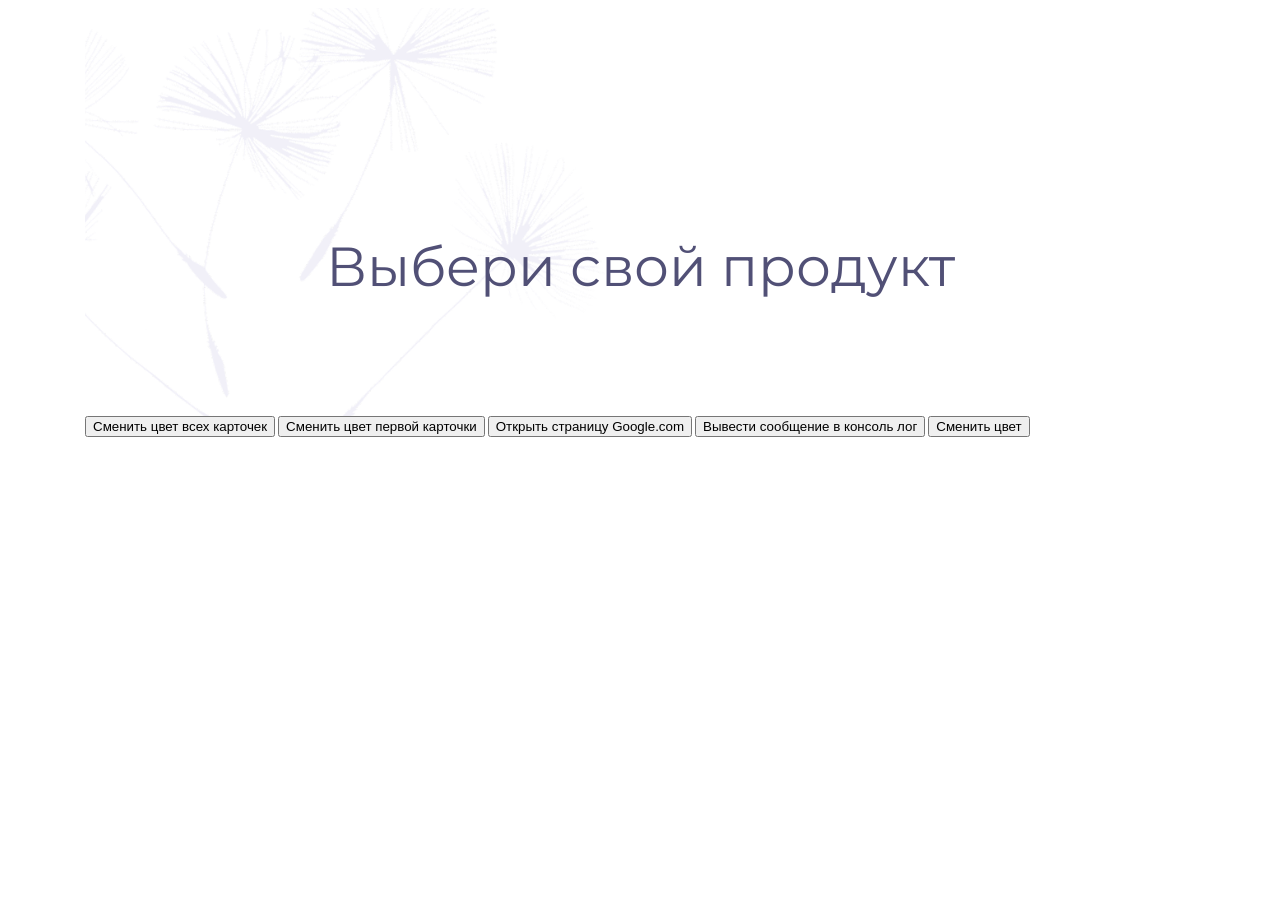
==== commit 85e38873: "исправила ошибки" ====
--- a/index.html
+++ b/index.html
@@ -22,17 +22,37 @@
     <main class="catalog">
       <div class="container catalog__container">
         <h1 class="title catalog__title">Выбери свой продукт</h1>
+        <button id="change-color-all-card">Сменить цвет всех карточек</button>
+        <button id="change-color-first-card">
+          Сменить цвет первой карточки
+        </button>
+        <button id="open-google">Открыть страницу Google.com</button>
+        <button id="output-console-log">Вывести сообщение в консоль лог</button>
+        <button id="toggle-color-button">Сменить цвет</button>
 
         <ul class="products" id="products-list">
-          <button id="change-color-all-card">Сменить цвет всех карточек</button>
-          <button id="change-color-first-card">
-            Сменить цвет первой карточки
-          </button>
-          <button id="open-google">Открыть страницу Google.com</button>
-          <button id="output-console-log">
-            Вывести сообщение в консоль лог
-          </button>
-          <button id="toggle-color-button">Сменить цвет</button>
+          <template class="product-template">
+            <li class="products__item card">
+              <img class="card__image" />
+              <span class="card__category"></span>
+              <h2 class="card__name"></h2>
+              <p class="card__description"></p>
+
+              <div class="card__compound compound">
+                <span class="compound__name">Состав:</span>
+                <ul class="compound__list">
+                  <li class="compound__item"></li>
+                  <li class="compound__item"></li>
+                  <li class="compound__item"></li>
+                </ul>
+              </div>
+
+              <div class="card__price">
+                <b>Цена</b>
+                <span class="card__price-value"></span>
+              </div>
+            </li>
+          </template>
         </ul>
       </div>
     </main>
